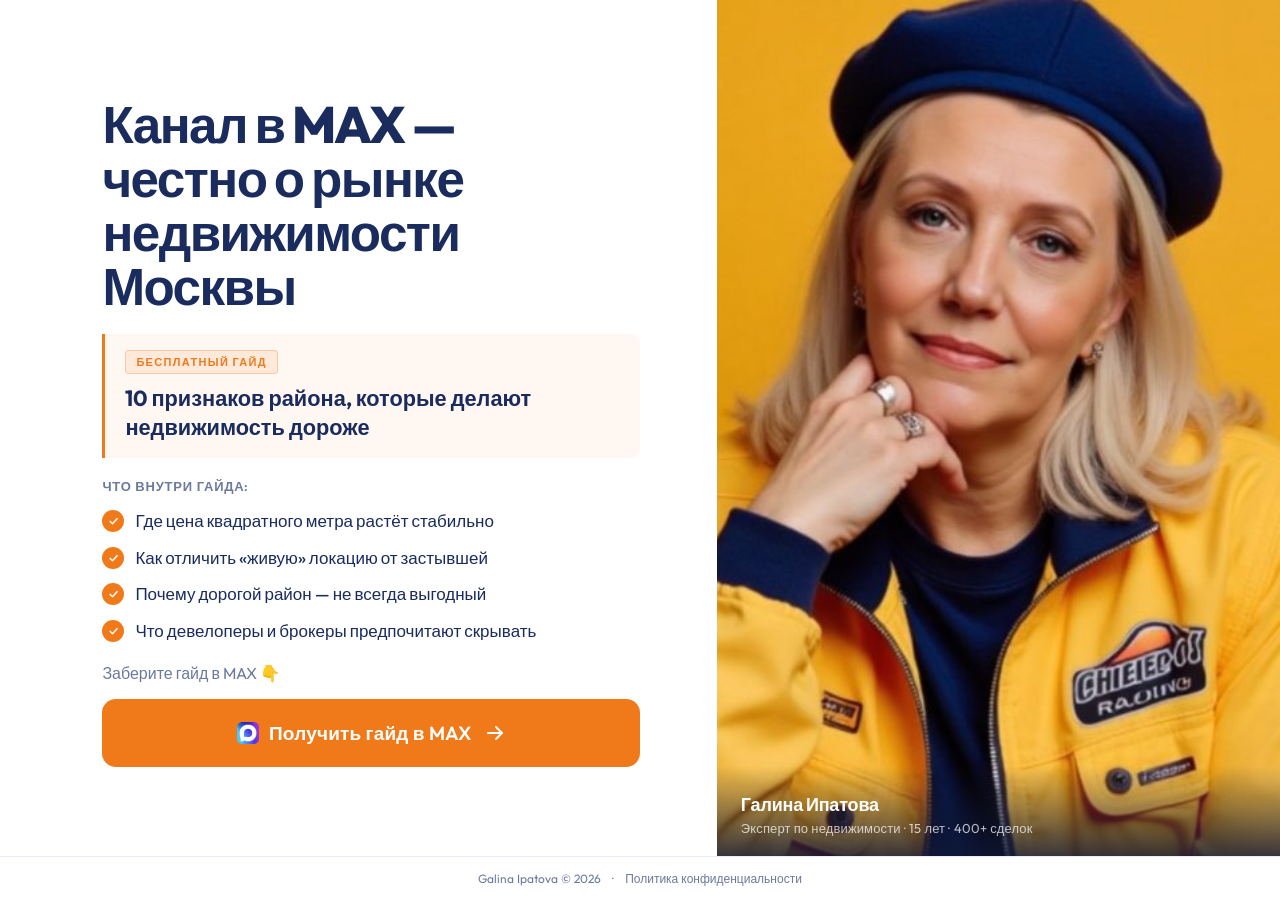
==== index.html @ 38386826 "Redesign: hero headline + restored photo layout - "Канал в MAX" becomes large hero H1 - "10 признако" ====
<!DOCTYPE html>
<html lang="ru">
<head>
  <meta charset="UTF-8" />
  <meta name="viewport" content="width=device-width, initial-scale=1.0" />
  <title>Канал в MAX — Галина Ипатова</title>
  <link rel="stylesheet" href="style.css" />
  <link rel="preconnect" href="https://fonts.googleapis.com" />
  <link href="https://fonts.googleapis.com/css2?family=Outfit:wght@400;500;600;700;800&display=swap" rel="stylesheet" />
  <!-- Yandex.Metrika counter -->
  <script type="text/javascript">
    (function(m,e,t,r,i,k,a){
        m[i]=m[i]||function(){(m[i].a=m[i].a||[]).push(arguments)};
        m[i].l=1*new Date();
        for (var j = 0; j < document.scripts.length; j++) {if (document.scripts[j].src === r) { return; }}
        k=e.createElement(t),a=e.getElementsByTagName(t)[0],k.async=1,k.src=r,a.parentNode.insertBefore(k,a)
    })(window, document,'script','https://mc.yandex.ru/metrika/tag.js?id=109143986', 'ym');

    ym(109143986, 'init', {ssr:true, webvisor:true, clickmap:true, ecommerce:"dataLayer", referrer: document.referrer, url: location.href, accurateTrackBounce:true, trackLinks:true});
  </script>
  <noscript><div><img src="https://mc.yandex.ru/watch/109143986" style="position:absolute; left:-9999px;" alt="" /></div></noscript>
  <!-- /Yandex.Metrika counter -->

  <!-- TGTrack: отслеживание подписок MAX -->
  <script src="https://max.tgtrack.ru/API/landing_script/v1/?linkID=d49baa8e29a9&type=ya&chat=id501700783024_biz&counterID=109143986" type="text/javascript" defer></script>
  <script src="https://max.tgtrack.ru/API/landing_script/v1/?linkID=1b466d5a4328&type=ya&chat=id501700783024_biz&counterID=109143986" type="text/javascript" defer></script>
</head>
<body>
  <main class="layout">
    <section class="left">

      <!-- Author row -->
      <div class="author-row">
        <img src="main_gal.jpg" alt="Галина Ипатова" class="author-photo" />
        <div class="author-info">
          <span class="author-name">Галина Ипатова</span>
          <span class="author-meta">Эксперт по недвижимости · 15 лет · 400+ сделок</span>
        </div>
      </div>

      <!-- Hero headline -->
      <h1 class="hero-headline">
        Канал в MAX —<br />
        честно о рынке<br />
        недвижимости Москвы
      </h1>

      <!-- Guide promo block -->
      <div class="guide-block">
        <span class="tag">Бесплатный гайд</span>
        <h2 class="guide-title">10 признаков района, которые делают недвижимость дороже</h2>
      </div>

      <p class="section-label">Что внутри гайда:</p>

      <ul class="bullets">
        <li>
          <span class="check">✓</span>
          Где цена квадратного метра растёт стабильно
        </li>
        <li>
          <span class="check">✓</span>
          Как отличить «живую» локацию от застывшей
        </li>
        <li>
          <span class="check">✓</span>
          Почему дорогой район — не всегда выгодный
        </li>
        <li>
          <span class="check">✓</span>
          Что девелоперы и брокеры предпочитают скрывать
        </li>
      </ul>

      <p class="cta-label">Заберите гайд в MAX 👇</p>

      <div class="buttons">
        <a href="https://max.ru/id501700783024_biz/AZ4cRN8reXg" class="btn btn-max" target="_blank" rel="noopener">
          <img src="Логотип_MAX.svg.webp" alt="MAX" class="btn-icon" />
          Получить гайд в MAX
          <svg class="btn-arrow" viewBox="0 0 20 20" fill="currentColor"><path fill-rule="evenodd" d="M10.293 3.293a1 1 0 011.414 0l6 6a1 1 0 010 1.414l-6 6a1 1 0 01-1.414-1.414L14.586 11H3a1 1 0 110-2h11.586l-4.293-4.293a1 1 0 010-1.414z" clip-rule="evenodd"/></svg>
        </a>
      </div>

    </section>

    <section class="right">
      <div class="photo-wrap">
        <img src="main_gal.jpg" alt="Галина Ипатова" class="photo" />
        <div class="photo-caption">
          <span class="photo-name">Галина Ипатова</span>
          <span class="photo-meta">Эксперт по недвижимости · 15 лет · 400+ сделок</span>
        </div>
      </div>
    </section>
  </main>

  <footer class="footer">
    <span>Galina Ipatova © 2026</span>
    <span class="sep">·</span>
    <a href="privacy.html">Политика конфиденциальности</a>
  </footer>
</body>
</html>
---- style.css ----
*, *::before, *::after {
  box-sizing: border-box;
  margin: 0;
  padding: 0;
}

:root {
  --navy: #1a2b5e;
  --orange: #f07a1a;
  --white: #ffffff;
  --light: #f0ebe3;
  --text: #1a2b5e;
  --muted: #6b7a9d;
}

html {
  height: 100%;
}

body {
  font-family: 'Outfit', sans-serif;
  background: #ffffff;
  color: var(--text);
  min-height: 100vh;
  display: flex;
  flex-direction: column;
}

/* ── Layout ── */

.layout {
  flex: 1 0 auto;
  display: flex;
  align-items: stretch;
  width: 100%;
}

/* ── Left ── */

.left {
  flex: 1;
  display: flex;
  flex-direction: column;
  justify-content: center;
  gap: 20px;
  padding: 48px 6vw 40px 8vw;
  background: #ffffff;
}

/* ── Author row ── */

.author-row {
  display: flex;
  align-items: center;
  gap: 14px;
}

.author-photo {
  width: 68px;
  height: 68px;
  border-radius: 50%;
  object-fit: cover;
  object-position: top center;
  border: 3px solid var(--orange);
  flex-shrink: 0;
}

.author-info {
  display: flex;
  flex-direction: column;
  gap: 3px;
}

.author-name {
  font-size: 15px;
  font-weight: 700;
  color: var(--navy);
  line-height: 1.2;
}

.author-meta {
  font-size: 12px;
  font-weight: 400;
  color: var(--muted);
}

/* ── Hero headline ── */

.hero-headline {
  font-size: clamp(28px, 3.6vw, 50px);
  font-weight: 800;
  line-height: 1.06;
  color: var(--navy);
  letter-spacing: -0.03em;
}

/* ── Guide block ── */

.guide-block {
  display: flex;
  flex-direction: column;
  gap: 10px;
  padding: 16px 20px;
  background: rgba(240, 122, 26, 0.06);
  border-left: 3px solid var(--orange);
  border-radius: 0 10px 10px 0;
}

.tag {
  display: inline-block;
  font-size: 11px;
  font-weight: 600;
  letter-spacing: 0.12em;
  text-transform: uppercase;
  color: var(--orange);
  background: rgba(240, 122, 26, 0.1);
  border: 1px solid rgba(240, 122, 26, 0.3);
  border-radius: 4px;
  padding: 4px 10px;
  width: fit-content;
}

.guide-title {
  font-size: clamp(15px, 1.6vw, 21px);
  font-weight: 700;
  line-height: 1.35;
  color: var(--navy);
}

/* ── Bullets ── */

.section-label {
  font-size: 12px;
  font-weight: 600;
  letter-spacing: 0.06em;
  text-transform: uppercase;
  color: var(--muted);
  margin-bottom: -6px;
}

.bullets {
  list-style: none;
  display: flex;
  flex-direction: column;
  gap: 11px;
}

.bullets li {
  display: flex;
  align-items: flex-start;
  gap: 11px;
  font-size: 16px;
  font-weight: 500;
  line-height: 1.5;
  color: var(--navy);
}

.check {
  flex-shrink: 0;
  width: 22px;
  height: 22px;
  background: var(--orange);
  color: #fff;
  border-radius: 50%;
  display: flex;
  align-items: center;
  justify-content: center;
  font-size: 11px;
  font-weight: 700;
  margin-top: 2px;
}

/* ── Buttons ── */

.cta-label {
  font-size: 14px;
  font-weight: 400;
  color: var(--muted);
  margin-bottom: -4px;
}

.buttons {
  display: flex;
  gap: 12px;
  flex-wrap: wrap;
}

.btn {
  display: inline-flex;
  align-items: center;
  gap: 10px;
  padding: 16px 28px;
  border-radius: 10px;
  font-size: 16px;
  font-weight: 600;
  text-decoration: none;
  transition: transform 0.15s, box-shadow 0.15s;
  white-space: nowrap;
}

.btn:hover {
  transform: translateY(-2px);
  box-shadow: 0 8px 24px rgba(0, 0, 0, 0.13);
}

.btn:active {
  transform: translateY(0) scale(0.98);
}

.btn-max {
  background: var(--orange);
  color: #fff;
}

.btn-icon {
  width: 22px;
  height: 22px;
  flex-shrink: 0;
}

/* ── Right: photo ── */

.right {
  flex: 0 0 44%;
  display: flex;
  align-items: stretch;
  background: #f0ebe3;
  position: relative;
  overflow: hidden;
}

.photo-wrap {
  width: 100%;
  height: 100%;
  overflow: hidden;
  background: #f0ebe3;
  position: relative;
  min-height: 520px;
}

.photo {
  width: 100%;
  height: 100%;
  object-fit: cover;
  object-position: top center;
  display: block;
}

.photo-caption {
  position: absolute;
  bottom: 0;
  left: 0;
  right: 0;
  padding: 28px 24px 20px;
  background: linear-gradient(to top, rgba(15, 24, 56, 0.82) 0%, transparent 100%);
  display: flex;
  flex-direction: column;
  gap: 4px;
  z-index: 2;
}

.photo-name {
  font-size: 18px;
  font-weight: 700;
  color: #ffffff;
  letter-spacing: -0.01em;
  line-height: 1.2;
}

.photo-meta {
  font-size: 13px;
  font-weight: 400;
  color: rgba(255, 255, 255, 0.72);
  letter-spacing: 0.01em;
}

/* ── Footer ── */

.footer {
  flex-shrink: 0;
  text-align: center;
  padding: 14px 24px;
  font-size: 12px;
  color: var(--muted);
  background: #ffffff;
  border-top: 1px solid #e8ecf5;
}

.footer a {
  color: var(--muted);
  text-decoration: none;
}

.footer a:hover {
  color: var(--orange);
}

.sep {
  margin: 0 8px;
}

/* ── Pulse glow animation ── */

@keyframes pulse-glow {
  0%   { box-shadow: 0 0 0 0 rgba(240, 122, 26, 0.55), 0 6px 20px rgba(240, 122, 26, 0.3); }
  70%  { box-shadow: 0 0 0 14px rgba(240, 122, 26, 0), 0 6px 20px rgba(240, 122, 26, 0.3); }
  100% { box-shadow: 0 0 0 0 rgba(240, 122, 26, 0), 0 6px 20px rgba(240, 122, 26, 0.3); }
}

.btn-arrow {
  width: 20px;
  height: 20px;
  flex-shrink: 0;
  margin-left: 4px;
  transition: transform 0.2s;
}

.btn-max:hover .btn-arrow {
  transform: translateX(4px);
}

/* ── Desktop overrides ── */

@media (min-width: 769px) {
  .author-row {
    display: none;
  }

  .hero-headline {
    font-size: clamp(36px, 4vw, 54px);
  }

  .guide-title {
    font-size: clamp(17px, 1.7vw, 22px);
  }

  .bullets li {
    font-size: 17px;
  }

  .section-label {
    font-size: 13px;
  }

  .cta-label {
    font-size: 16px;
  }

  .btn-max {
    width: 100%;
    justify-content: center;
    padding: 22px 40px;
    font-size: 19px;
    border-radius: 14px;
    animation: pulse-glow 2.2s ease-out infinite;
    letter-spacing: 0.01em;
  }

  .btn-max:hover {
    animation: none;
    box-shadow: 0 12px 32px rgba(240, 122, 26, 0.45);
    transform: translateY(-2px);
  }
}

/* ── Mobile ── */

@media (max-width: 768px) {
  .layout {
    flex-direction: column;
  }

  .left {
    padding: 32px 22px 36px;
    gap: 18px;
  }

  .right {
    display: none;
  }

  .hero-headline {
    font-size: 27px;
    line-height: 1.08;
  }

  .guide-title {
    font-size: 15px;
  }

  .bullets li {
    font-size: 15px;
  }

  .btn {
    width: 100%;
    justify-content: center;
  }

  .buttons {
    flex-direction: column;
  }
}
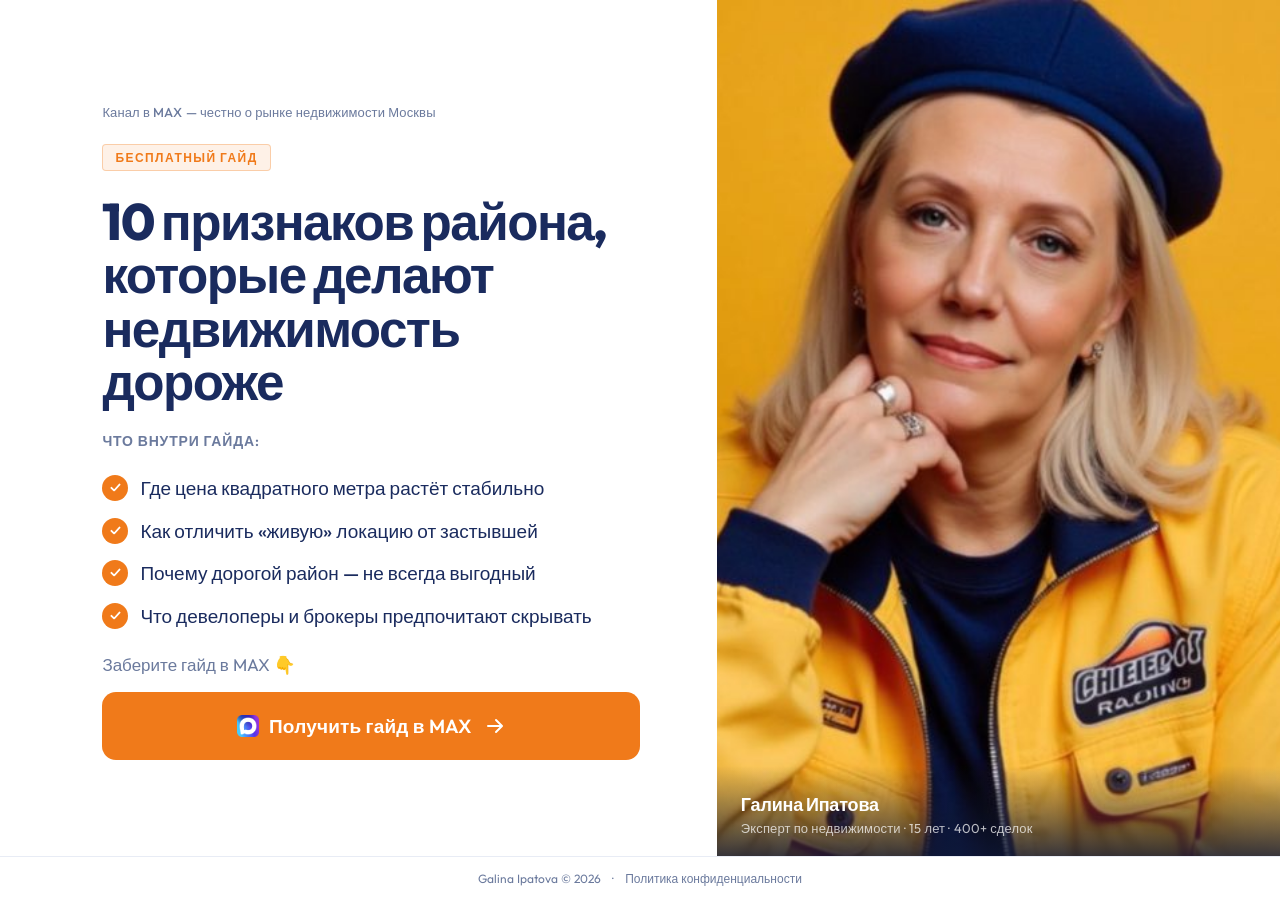
==== commit c34e0526: "Revert to backup-v1 Co-Authored-By: Claude Sonnet 4.6 <noreply@anthropic.com>" ====
--- a/index.html
+++ b/index.html
@@ -3,7 +3,7 @@
 <head>
   <meta charset="UTF-8" />
   <meta name="viewport" content="width=device-width, initial-scale=1.0" />
-  <title>Канал в MAX — Галина Ипатова</title>
+  <title>10 признаков района — Галина Ипатова</title>
   <link rel="stylesheet" href="style.css" />
   <link rel="preconnect" href="https://fonts.googleapis.com" />
   <link href="https://fonts.googleapis.com/css2?family=Outfit:wght@400;500;600;700;800&display=swap" rel="stylesheet" />
@@ -28,28 +28,14 @@
 <body>
   <main class="layout">
     <section class="left">
+      <p class="channel-label">Канал в MAX — честно о рынке недвижимости Москвы</p>
+      <span class="tag">Бесплатный гайд</span>
 
-      <!-- Author row -->
-      <div class="author-row">
-        <img src="main_gal.jpg" alt="Галина Ипатова" class="author-photo" />
-        <div class="author-info">
-          <span class="author-name">Галина Ипатова</span>
-          <span class="author-meta">Эксперт по недвижимости · 15 лет · 400+ сделок</span>
-        </div>
-      </div>
-
-      <!-- Hero headline -->
-      <h1 class="hero-headline">
-        Канал в MAX —<br />
-        честно о рынке<br />
-        недвижимости Москвы
+      <h1 class="headline">
+        10 признаков района,<br />
+        которые делают<br />
+        недвижимость дороже
       </h1>
-
-      <!-- Guide promo block -->
-      <div class="guide-block">
-        <span class="tag">Бесплатный гайд</span>
-        <h2 class="guide-title">10 признаков района, которые делают недвижимость дороже</h2>
-      </div>
 
       <p class="section-label">Что внутри гайда:</p>
 
@@ -73,6 +59,7 @@
       </ul>
 
       <p class="cta-label">Заберите гайд в MAX 👇</p>
+
 
       <div class="buttons">
         <a href="https://max.ru/id501700783024_biz/AZ4cRN8reXg" class="btn btn-max" target="_blank" rel="noopener">
--- a/style.css
+++ b/style.css
@@ -42,73 +42,21 @@
   display: flex;
   flex-direction: column;
   justify-content: center;
-  gap: 20px;
-  padding: 48px 6vw 40px 8vw;
+  gap: 24px;
+  padding: 56px 6vw 48px 8vw;
   background: #ffffff;
 }
 
-/* ── Author row ── */
-
-.author-row {
-  display: flex;
-  align-items: center;
-  gap: 14px;
-}
-
-.author-photo {
-  width: 68px;
-  height: 68px;
-  border-radius: 50%;
-  object-fit: cover;
-  object-position: top center;
-  border: 3px solid var(--orange);
-  flex-shrink: 0;
-}
-
-.author-info {
-  display: flex;
-  flex-direction: column;
-  gap: 3px;
-}
-
-.author-name {
-  font-size: 15px;
-  font-weight: 700;
-  color: var(--navy);
-  line-height: 1.2;
-}
-
-.author-meta {
-  font-size: 12px;
-  font-weight: 400;
-  color: var(--muted);
-}
-
-/* ── Hero headline ── */
-
-.hero-headline {
-  font-size: clamp(28px, 3.6vw, 50px);
-  font-weight: 800;
-  line-height: 1.06;
-  color: var(--navy);
-  letter-spacing: -0.03em;
-}
-
-/* ── Guide block ── */
-
-.guide-block {
-  display: flex;
-  flex-direction: column;
-  gap: 10px;
-  padding: 16px 20px;
-  background: rgba(240, 122, 26, 0.06);
-  border-left: 3px solid var(--orange);
-  border-radius: 0 10px 10px 0;
+.channel-label {
+  font-size: 13px;
+  font-weight: 500;
+  color: var(--muted);
+  letter-spacing: 0.01em;
 }
 
 .tag {
   display: inline-block;
-  font-size: 11px;
+  font-size: 12px;
   font-weight: 600;
   letter-spacing: 0.12em;
   text-transform: uppercase;
@@ -116,40 +64,40 @@
   background: rgba(240, 122, 26, 0.1);
   border: 1px solid rgba(240, 122, 26, 0.3);
   border-radius: 4px;
-  padding: 4px 10px;
+  padding: 5px 12px;
   width: fit-content;
 }
 
-.guide-title {
-  font-size: clamp(15px, 1.6vw, 21px);
-  font-weight: 700;
-  line-height: 1.35;
+.headline {
+  font-size: clamp(30px, 3.4vw, 52px);
+  font-weight: 800;
+  line-height: 1.04;
   color: var(--navy);
+  letter-spacing: -0.03em;
 }
 
 /* ── Bullets ── */
 
 .section-label {
-  font-size: 12px;
+  font-size: 13px;
   font-weight: 600;
   letter-spacing: 0.06em;
   text-transform: uppercase;
   color: var(--muted);
-  margin-bottom: -6px;
 }
 
 .bullets {
   list-style: none;
   display: flex;
   flex-direction: column;
-  gap: 11px;
+  gap: 14px;
 }
 
 .bullets li {
   display: flex;
   align-items: flex-start;
-  gap: 11px;
-  font-size: 16px;
+  gap: 12px;
+  font-size: 17px;
   font-weight: 500;
   line-height: 1.5;
   color: var(--navy);
@@ -157,26 +105,26 @@
 
 .check {
   flex-shrink: 0;
-  width: 22px;
-  height: 22px;
+  width: 26px;
+  height: 26px;
   background: var(--orange);
   color: #fff;
   border-radius: 50%;
   display: flex;
   align-items: center;
   justify-content: center;
-  font-size: 11px;
+  font-size: 13px;
   font-weight: 700;
-  margin-top: 2px;
+  margin-top: 1px;
 }
 
 /* ── Buttons ── */
 
 .cta-label {
-  font-size: 14px;
+  font-size: 15px;
   font-weight: 400;
   color: var(--muted);
-  margin-bottom: -4px;
+  margin-bottom: -8px;
 }
 
 .buttons {
@@ -212,13 +160,24 @@
   color: #fff;
 }
 
+.btn-tg {
+  background: var(--navy);
+  color: #fff;
+}
+
 .btn-icon {
   width: 22px;
   height: 22px;
   flex-shrink: 0;
 }
 
-/* ── Right: photo ── */
+.disclaimer {
+  font-size: 13px;
+  color: var(--muted);
+  margin-top: -8px;
+}
+
+/* ── Right ── */
 
 .right {
   flex: 0 0 44%;
@@ -232,10 +191,16 @@
 .photo-wrap {
   width: 100%;
   height: 100%;
+  border-radius: 0;
   overflow: hidden;
+  box-shadow: none;
   background: #f0ebe3;
   position: relative;
   min-height: 520px;
+}
+
+.photo-wrap::after {
+  display: none;
 }
 
 .photo {
@@ -245,6 +210,8 @@
   object-position: top center;
   display: block;
 }
+
+/* ── Photo caption overlay ── */
 
 .photo-caption {
   position: absolute;
@@ -322,28 +289,25 @@
 /* ── Desktop overrides ── */
 
 @media (min-width: 769px) {
-  .author-row {
-    display: none;
-  }
-
-  .hero-headline {
-    font-size: clamp(36px, 4vw, 54px);
-  }
-
-  .guide-title {
-    font-size: clamp(17px, 1.7vw, 22px);
+  .headline {
+    font-size: clamp(38px, 4vw, 60px);
   }
 
   .bullets li {
+    font-size: 19px;
+  }
+
+  .section-label {
+    font-size: 14px;
+  }
+
+  .cta-label {
     font-size: 17px;
   }
 
-  .section-label {
-    font-size: 13px;
-  }
-
-  .cta-label {
-    font-size: 16px;
+  .btn {
+    padding: 18px 34px;
+    font-size: 17px;
   }
 
   .btn-max {
@@ -361,9 +325,13 @@
     box-shadow: 0 12px 32px rgba(240, 122, 26, 0.45);
     transform: translateY(-2px);
   }
-}
-
-/* ── Mobile ── */
+
+  .disclaimer {
+    font-size: 14px;
+  }
+}
+
+/* ── Responsive ── */
 
 @media (max-width: 768px) {
   .layout {
@@ -371,25 +339,28 @@
   }
 
   .left {
-    padding: 32px 22px 36px;
-    gap: 18px;
+    order: 2;
+    padding: 36px 24px 32px;
+    background: #ffffff;
   }
 
   .right {
-    display: none;
-  }
-
-  .hero-headline {
-    font-size: 27px;
-    line-height: 1.08;
-  }
-
-  .guide-title {
-    font-size: 15px;
-  }
-
-  .bullets li {
-    font-size: 15px;
+    flex: 0 0 auto;
+    order: 1;
+    height: 360px;
+    background: #f0ebe3;
+  }
+
+  .photo-wrap {
+    min-height: 360px;
+  }
+
+  .photo {
+    object-position: 50% 20%;
+  }
+
+  .headline {
+    font-size: 28px;
   }
 
   .btn {
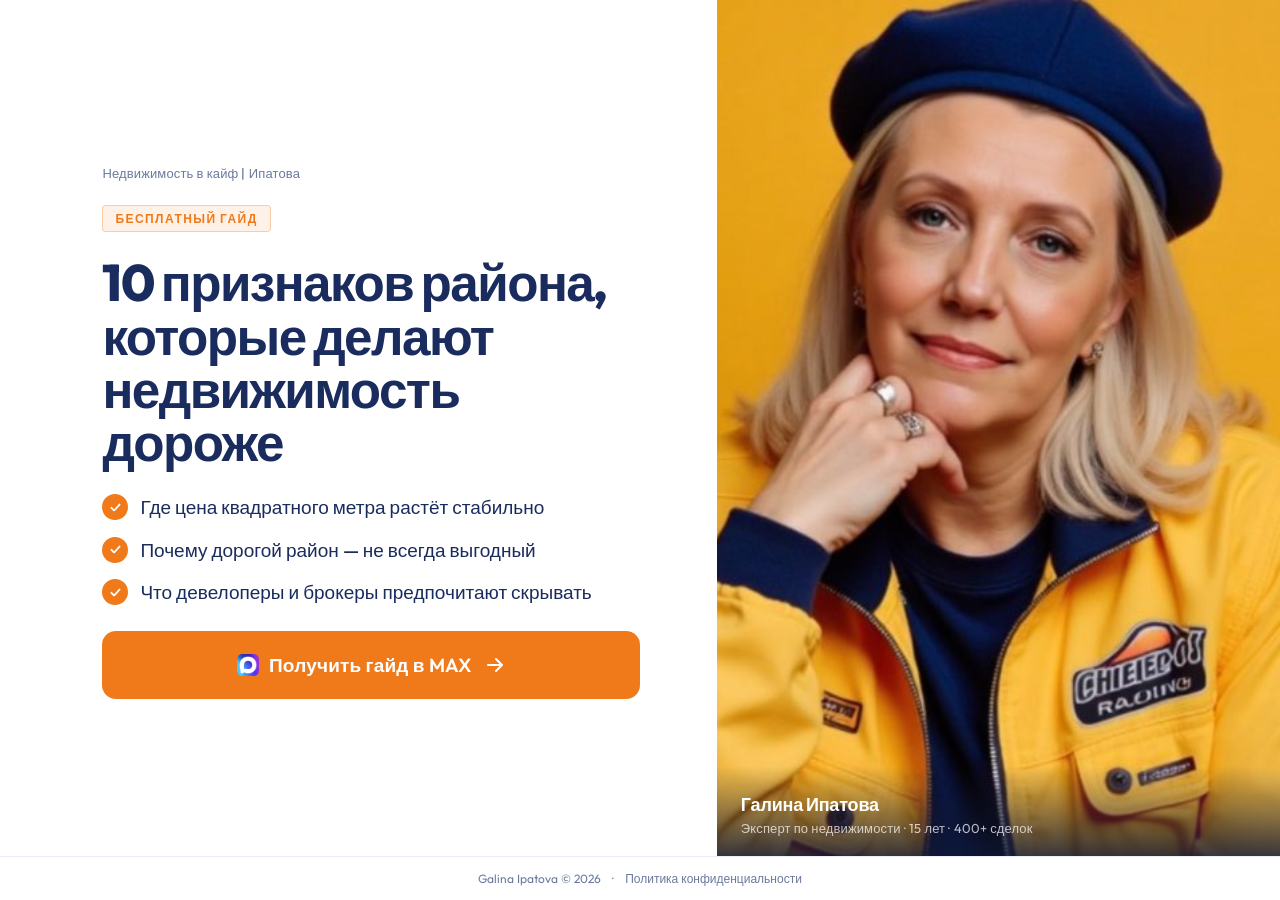
==== commit 301633fc: "UX cleanup: reduce text density on mobile - Remove section label and CTA label - Remove 4th bullet p" ====
--- a/index.html
+++ b/index.html
@@ -4,7 +4,7 @@
   <meta charset="UTF-8" />
   <meta name="viewport" content="width=device-width, initial-scale=1.0" />
   <title>10 признаков района — Галина Ипатова</title>
-  <link rel="stylesheet" href="style.css" />
+  <link rel="stylesheet" href="style.css?v=3" />
   <link rel="preconnect" href="https://fonts.googleapis.com" />
   <link href="https://fonts.googleapis.com/css2?family=Outfit:wght@400;500;600;700;800&display=swap" rel="stylesheet" />
   <!-- Yandex.Metrika counter -->
@@ -28,7 +28,13 @@
 <body>
   <main class="layout">
     <section class="left">
-      <p class="channel-label">Канал в MAX — честно о рынке недвижимости Москвы</p>
+      <div class="mobile-hero">
+        <img src="main_gal.jpg" alt="Галина Ипатова" class="mobile-photo" />
+        <div class="mobile-hero-text">
+          <p class="channel-label">Недвижимость в кайф | Ипатова</p>
+          <p class="mobile-author">Галина Ипатова</p>
+        </div>
+      </div>
       <span class="tag">Бесплатный гайд</span>
 
       <h1 class="headline">
@@ -37,16 +43,10 @@
         недвижимость дороже
       </h1>
 
-      <p class="section-label">Что внутри гайда:</p>
-
       <ul class="bullets">
         <li>
           <span class="check">✓</span>
           Где цена квадратного метра растёт стабильно
-        </li>
-        <li>
-          <span class="check">✓</span>
-          Как отличить «живую» локацию от застывшей
         </li>
         <li>
           <span class="check">✓</span>
@@ -57,9 +57,6 @@
           Что девелоперы и брокеры предпочитают скрывать
         </li>
       </ul>
-
-      <p class="cta-label">Заберите гайд в MAX 👇</p>
-
 
       <div class="buttons">
         <a href="https://max.ru/id501700783024_biz/AZ4cRN8reXg" class="btn btn-max" target="_blank" rel="noopener">
--- a/style.css
+++ b/style.css
@@ -45,6 +45,36 @@
   gap: 24px;
   padding: 56px 6vw 48px 8vw;
   background: #ffffff;
+}
+
+.mobile-hero {
+  display: flex;
+  align-items: center;
+  gap: 14px;
+}
+
+.mobile-photo {
+  display: none;
+  width: 64px;
+  height: 64px;
+  border-radius: 50%;
+  object-fit: cover;
+  object-position: top center;
+  border: 3px solid var(--orange);
+  flex-shrink: 0;
+}
+
+.mobile-hero-text {
+  display: flex;
+  flex-direction: column;
+  gap: 3px;
+}
+
+.mobile-author {
+  display: none;
+  font-size: 12px;
+  font-weight: 400;
+  color: var(--muted);
 }
 
 .channel-label {
@@ -339,24 +369,33 @@
   }
 
   .left {
-    order: 2;
-    padding: 36px 24px 32px;
+    order: 1;
+    padding: 28px 22px 32px;
     background: #ffffff;
   }
 
   .right {
-    flex: 0 0 auto;
-    order: 1;
-    height: 360px;
-    background: #f0ebe3;
-  }
-
-  .photo-wrap {
-    min-height: 360px;
-  }
-
-  .photo {
-    object-position: 50% 20%;
+    display: none;
+  }
+
+  .mobile-photo {
+    display: block;
+  }
+
+  .mobile-author {
+    display: block;
+  }
+
+  .bullets {
+    margin-top: 8px;
+  }
+
+  .channel-label {
+    font-size: 15px;
+    font-weight: 700;
+    color: var(--navy);
+    line-height: 1.3;
+    letter-spacing: 0;
   }
 
   .headline {
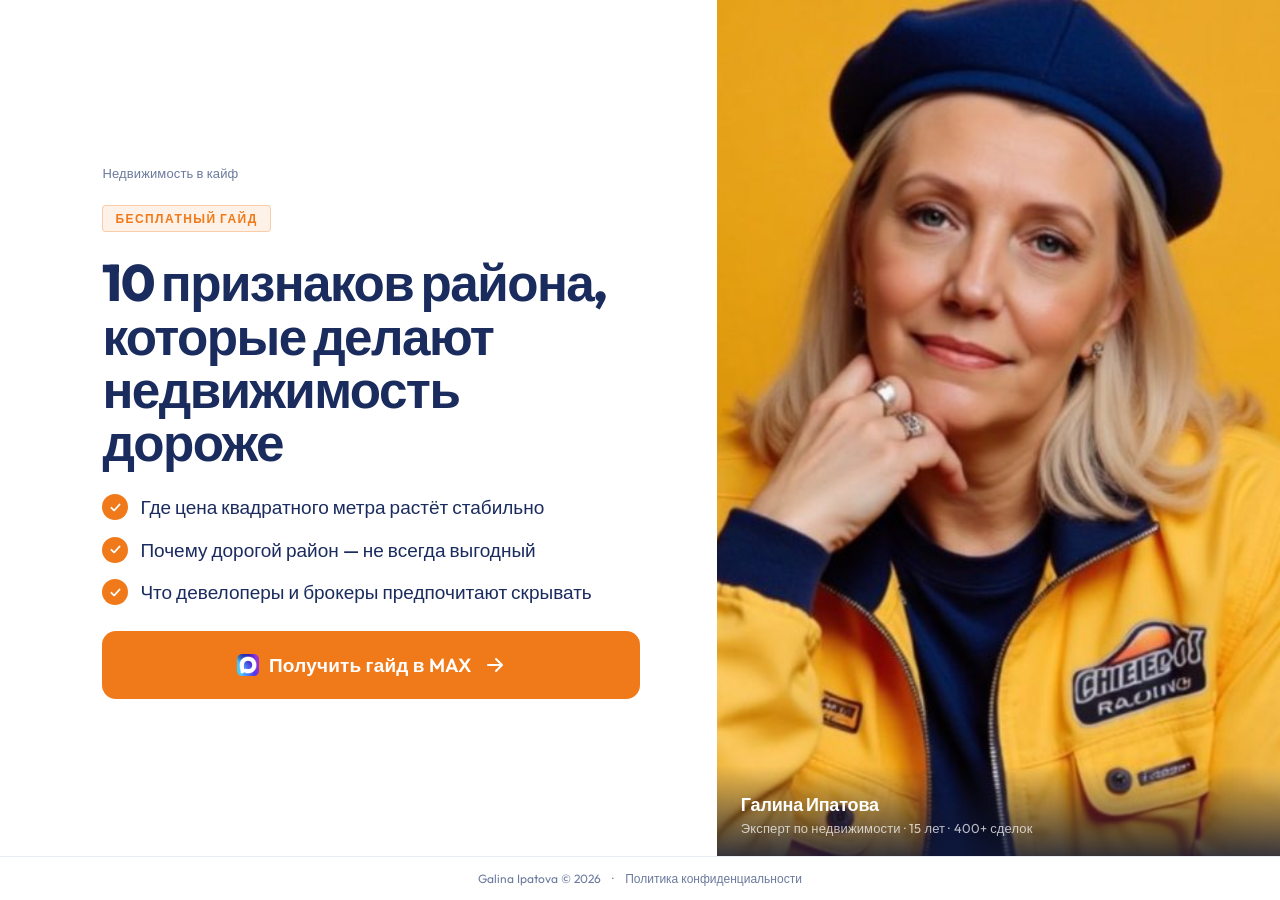
==== commit bec1b116: "Fix: remove duplicate name from channel label Co-Authored-By: Claude Sonnet 4.6 <noreply@anthropic.c" ====
--- a/index.html
+++ b/index.html
@@ -31,7 +31,7 @@
       <div class="mobile-hero">
         <img src="main_gal.jpg" alt="Галина Ипатова" class="mobile-photo" />
         <div class="mobile-hero-text">
-          <p class="channel-label">Недвижимость в кайф | Ипатова</p>
+          <p class="channel-label">Недвижимость в кайф</p>
           <p class="mobile-author">Галина Ипатова</p>
         </div>
       </div>
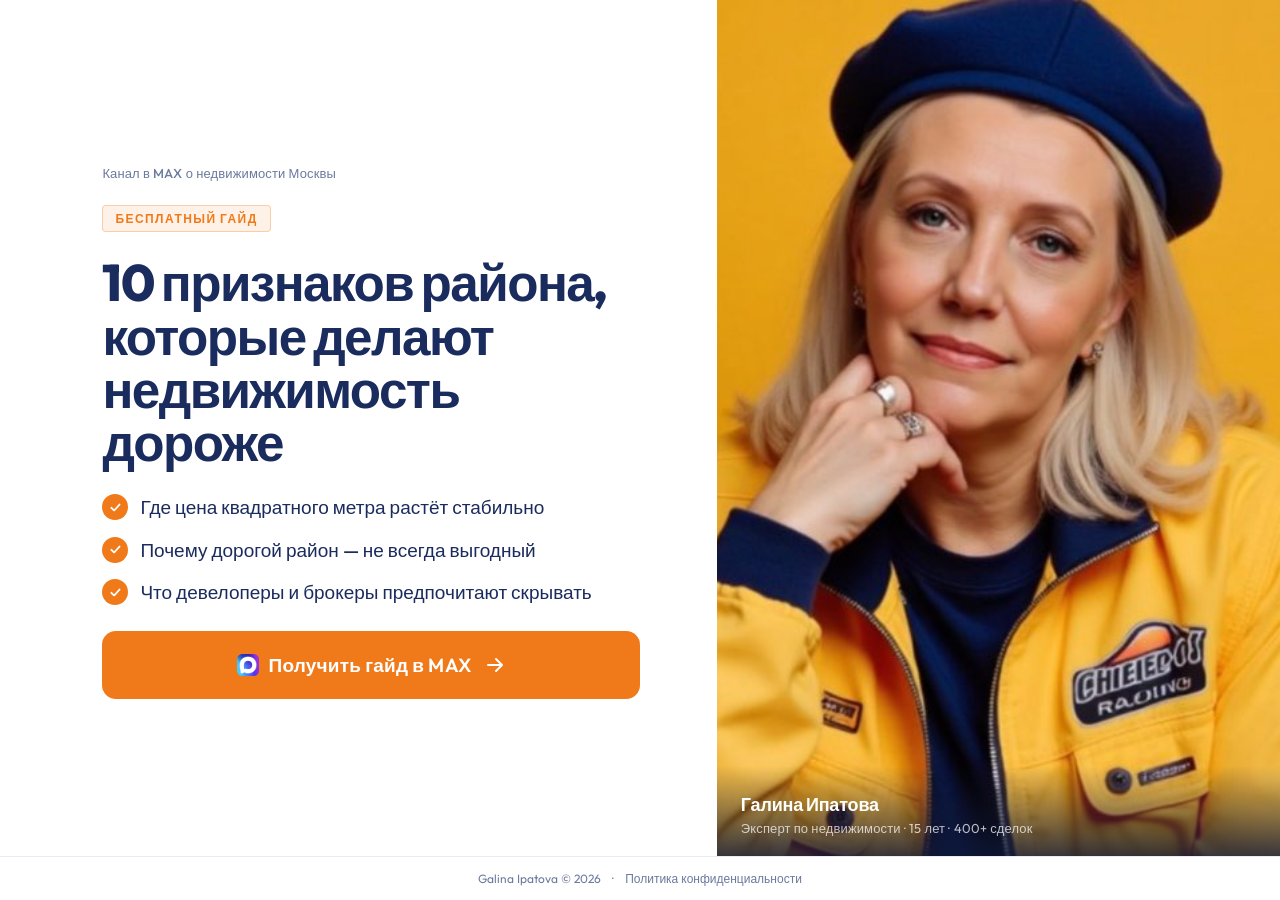
==== commit 5c9c92ea: "Update channel label text; increase mobile label font size Co-Authored-By: Claude Sonnet 4.6 <norepl" ====
--- a/index.html
+++ b/index.html
@@ -31,7 +31,7 @@
       <div class="mobile-hero">
         <img src="main_gal.jpg" alt="Галина Ипатова" class="mobile-photo" />
         <div class="mobile-hero-text">
-          <p class="channel-label">Недвижимость в кайф</p>
+          <p class="channel-label">Канал в MAX о недвижимости Москвы</p>
           <p class="mobile-author">Галина Ипатова</p>
         </div>
       </div>
--- a/style.css
+++ b/style.css
@@ -188,6 +188,8 @@
 .btn-max {
   background: var(--orange);
   color: #fff;
+  will-change: transform;
+  -webkit-font-smoothing: antialiased;
 }
 
 .btn-tg {
@@ -304,6 +306,20 @@
   100% { box-shadow: 0 0 0 0 rgba(240, 122, 26, 0), 0 6px 20px rgba(240, 122, 26, 0.3); }
 }
 
+@keyframes btn-breathe {
+  0%, 100% { transform: scale(1)    translateZ(0); }
+  50%       { transform: scale(1.04) translateZ(0); }
+}
+
+.btn-max {
+  animation: btn-breathe 2.4s ease-in-out infinite;
+}
+
+.btn-max:hover {
+  animation: none;
+  transform: translateY(-2px) translateZ(0);
+}
+
 .btn-arrow {
   width: 20px;
   height: 20px;
@@ -346,7 +362,7 @@
     padding: 22px 40px;
     font-size: 19px;
     border-radius: 14px;
-    animation: pulse-glow 2.2s ease-out infinite;
+    animation: pulse-glow 2.2s ease-out infinite, btn-breathe 2.4s ease-in-out infinite;
     letter-spacing: 0.01em;
   }
 
@@ -391,7 +407,7 @@
   }
 
   .channel-label {
-    font-size: 15px;
+    font-size: 17px;
     font-weight: 700;
     color: var(--navy);
     line-height: 1.3;
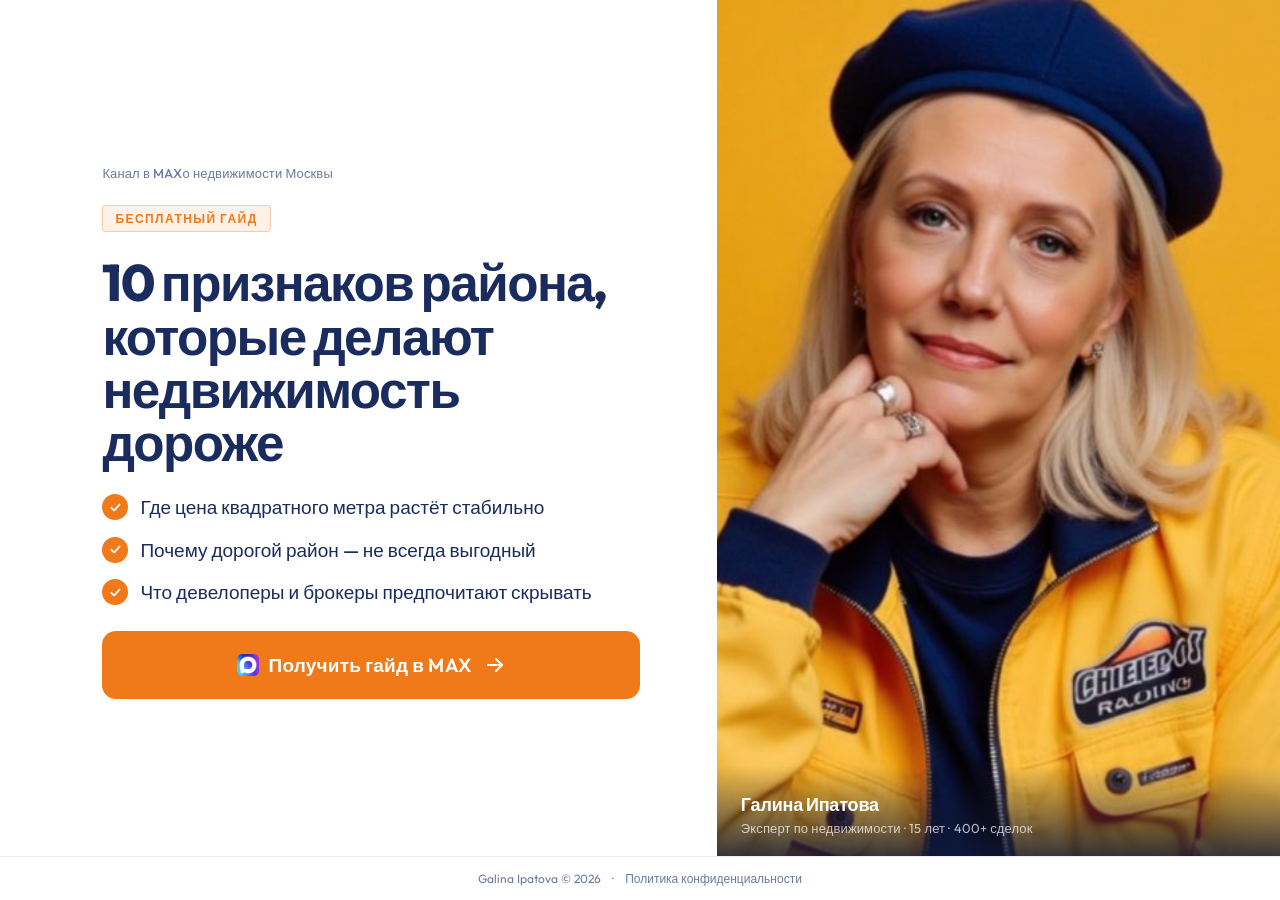
==== commit 149ce45f: "Mobile header: split channel label to 2 lines, add meta to author line Co-Authored-By: Claude Sonnet" ====
--- a/index.html
+++ b/index.html
@@ -31,8 +31,8 @@
       <div class="mobile-hero">
         <img src="main_gal.jpg" alt="Галина Ипатова" class="mobile-photo" />
         <div class="mobile-hero-text">
-          <p class="channel-label">Канал в MAX о недвижимости Москвы</p>
-          <p class="mobile-author">Галина Ипатова</p>
+          <p class="channel-label">Канал в MAX<br/>о недвижимости Москвы</p>
+          <p class="mobile-author">Галина Ипатова · 15 лет опыта · 400+ сделок</p>
         </div>
       </div>
       <span class="tag">Бесплатный гайд</span>
--- a/style.css
+++ b/style.css
@@ -82,6 +82,10 @@
   font-weight: 500;
   color: var(--muted);
   letter-spacing: 0.01em;
+}
+
+.channel-label br {
+  display: none;
 }
 
 .tag {
@@ -402,6 +406,10 @@
     display: block;
   }
 
+  .channel-label br {
+    display: inline;
+  }
+
   .bullets {
     margin-top: 8px;
   }
